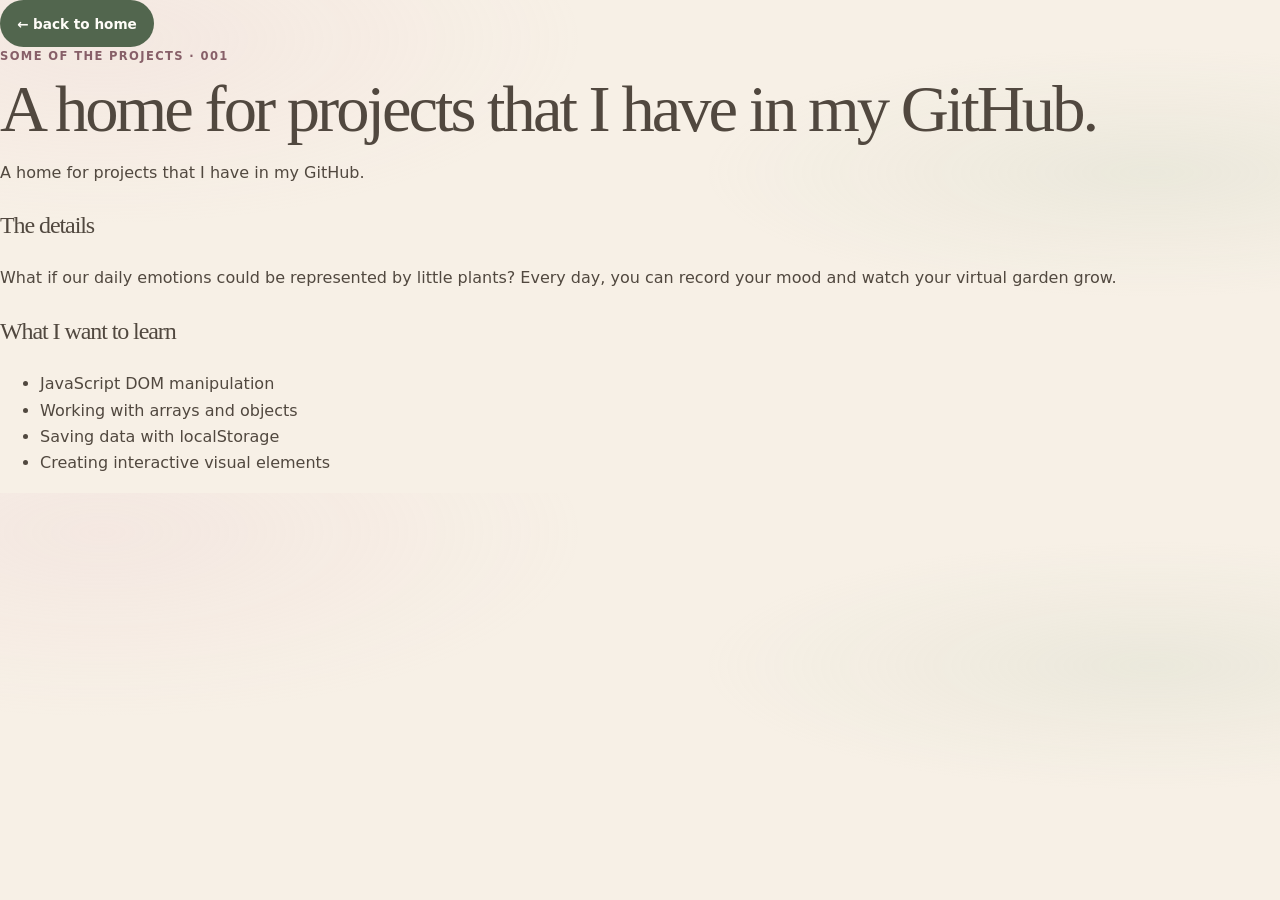
==== pages/projects/coding-lab.html @ bcb9c272 "style: add button lol" ====
<!DOCTYPE html>
<html lang="en">
<head>
    <meta charset="utf-8">
    <meta name="viewport" content="width-device-width, initial-scale=1">

    <title>My coding lab | yume little lab</title>

    <!--shared website styling-->
    <link rel="stylesheet" href="../../css/style.css">
    <!--shared JavaScript-->
    <script src="../../js/script.js" defer></script>
</head>

<body>
    <main class="project-page">
        <a class="button button-primary" href="../../index.html">← back to home</a>
        <header class="project-header">
            <p class="eyebrow">some of the projects · 001</p>
            <h1>A home for projects that I have in my GitHub.</h1>
            <p>
                A home for projects that I have in my GitHub.
            </p>
        </header>

        <section>
            <h2> The details</h2>
            <p>
                What if our daily emotions could be represented
                by little plants?
                
                Every day, you can record your mood and watch
                your virtual garden grow.
            </p>
        </section>

        <section>
            <h2>What I want to learn</h2>
            <ul>
                <li>JavaScript DOM manipulation</li>
                <li>Working with arrays and objects</li>
                <li>Saving data with localStorage</li>
                <li>Creating interactive visual elements</li>
            </ul>
        </section>
    </main>
</body>
</html>
---- css/style.css ----
:root {
  color-scheme: light;
  --paper: #f7f0e6;
  --paper-light: #fffdf8;
  --paper-deep: #efe4d5;
  --rose: #e9c7ce;
  --rose-deep: #875f68;
  --sage: #b9c8b0;
  --sage-deep: #52664e;
  --butter: #f1dfb7;
  --ink: #51483f;
  --muted: #86796d;
  --line: #e5d9ca;
  --shadow: 0 12px 30px rgb(91 70 53 / 7%);
  --radius: 20px;
}

* { box-sizing: border-box; }

html {
  scroll-behavior: smooth;
  scroll-padding-top: 1.5rem;
}

body {
  margin: 0;
  background:
    radial-gradient(ellipse at 8% 8%, rgb(233 199 206 / 20%), transparent 30rem),
    radial-gradient(ellipse at 90% 35%, rgb(185 200 176 / 19%), transparent 28rem),
    var(--paper);
  color: var(--ink);
  font-family: "Nunito Sans", "Avenir Next", Avenir, system-ui, -apple-system, BlinkMacSystemFont, "Segoe UI", sans-serif;
  line-height: 1.65;
}

a { color: inherit; }
button { font: inherit; }

a:focus-visible,
button:focus-visible {
  outline: 3px solid var(--rose-deep);
  outline-offset: 4px;
}

.skip-link {
  position: absolute;
  top: 0.75rem;
  left: 0.75rem;
  z-index: 20;
  padding: 0.65rem 1rem;
  border-radius: 999px;
  background: var(--paper-light);
  transform: translateY(-160%);
}
.skip-link:focus { transform: translateY(0); }

.site-shell {
  width: min(1440px, 100%);
  min-height: 100vh;
  margin-inline: auto;
  display: grid;
  grid-template-columns: 250px minmax(0, 1fr);
}

.sidebar {
  display: flex;
  flex-direction: column;
  gap: 1.6rem;
  padding: 2rem 1.25rem 1.5rem;
  border-right: 1px dashed #d8c8b7;
  background: rgb(255 253 248 / 45%);
}

.brand {
  display: flex;
  align-items: center;
  gap: 0.65rem;
  text-decoration: none;
  font-size: 1.1rem;
  letter-spacing: -0.04em;
}
.brand-flower { color: var(--rose-deep); font-size: 1.9rem; line-height: 1; }
.brand-name strong { color: var(--sage-deep); font-weight: 800; }

.sidebar-intro {
  margin: -0.7rem 0 0;
  color: var(--muted);
  font-size: 0.88rem;
}

.main-nav { display: grid; gap: 0.35rem; }
.nav-link {
  display: flex;
  align-items: center;
  gap: 0.75rem;
  padding: 0.68rem 0.8rem;
  border-radius: 12px;
  color: var(--muted);
  text-decoration: none;
  transition: background-color 160ms ease, color 160ms ease, transform 160ms ease;
}
.nav-link span { width: 1.2rem; text-align: center; color: var(--rose-deep); font-size: 1.15rem; }
.nav-link:hover { background: #f2e8dc; color: var(--ink); transform: translateX(2px); }
.nav-link.active { background: #f0e0e2; color: #65464d; font-weight: 800; }

.paper-card {
  position: relative;
  border: 1px solid #e5d7c6;
  border-radius: 5px 16px 14px 15px;
  background: #fff9ed;
  box-shadow: 3px 5px 0 rgb(116 91 67 / 6%);
  transform: rotate(-1deg);
}
.learning-note { margin-top: 0.4rem; padding: 1.25rem 1rem 1rem; }
.tape {
  position: absolute;
  top: -9px;
  left: 38%;
  width: 62px;
  height: 19px;
  background: rgb(233 199 206 / 78%);
  transform: rotate(3deg);
}
.eyebrow {
  margin: 0 0 0.45rem;
  color: var(--rose-deep);
  font-size: 0.72rem;
  font-weight: 900;
  letter-spacing: 0.12em;
  text-transform: uppercase;
}
.learning-topic { margin: 0; font-family: Georgia, "Times New Roman", serif; font-size: 1.08rem; line-height: 1.35; }
.tiny-note { color: var(--muted); font-size: 0.77rem; }
.learning-note .tiny-note { margin-bottom: 0; }

.sidebar-bottom { display: grid; gap: 0.7rem; margin-top: auto; }
.sidebar-bottom p { margin: 0; }
.theme-toggle {
  display: inline-flex;
  align-items: center;
  justify-content: center;
  gap: 0.55rem;
  width: 100%;
  padding: 0.7rem 0.8rem;
  border: 1px solid var(--line);
  border-radius: 999px;
  background: var(--paper-light);
  color: var(--ink);
  cursor: pointer;
}
.theme-toggle:hover { border-color: var(--rose-deep); }

.main-content { min-width: 0; padding: 2rem clamp(1.25rem, 4vw, 4rem) 1.5rem; }
.topline { display: flex; align-items: center; justify-content: space-between; gap: 1rem; margin-bottom: 2.6rem; }
.breadcrumb { margin: 0; color: var(--muted); font-size: 0.8rem; }
.breadcrumb span { padding-inline: 0.4rem; color: var(--rose-deep); }
.local-time { display: flex; align-items: center; gap: 0.5rem; margin: 0; color: var(--muted); font-size: 0.76rem; }
.status-dot { width: 7px; height: 7px; border-radius: 50%; background: #8ca782; box-shadow: 0 0 0 3px rgb(140 167 130 / 15%); }

.welcome-section {
  display: grid;
  grid-template-columns: minmax(0, 1.2fr) minmax(230px, 0.8fr);
  align-items: center;
  gap: clamp(1.5rem, 4vw, 4rem);
  margin-bottom: 4rem;
}
h1, h2, h3, p { overflow-wrap: anywhere; }
h1, h2, h3 { font-family: Georgia, "Times New Roman", serif; font-weight: 500; letter-spacing: -0.045em; }
h1 { margin: 0; font-size: clamp(2.5rem, 5.2vw, 4.65rem); line-height: 1.05; }
h1 span { color: var(--sage-deep); font-style: italic; }
.welcome-text { max-width: 560px; margin: 1.25rem 0 1.5rem; color: var(--muted); font-size: 1rem; }
.welcome-actions { display: flex; flex-wrap: wrap; gap: 0.7rem; }
.button {
  display: inline-flex;
  align-items: center;
  justify-content: center;
  gap: 0.55rem;
  min-height: 44px;
  padding: 0.72rem 1rem;
  border: 1px solid transparent;
  border-radius: 999px;
  text-decoration: none;
  font-size: 0.85rem;
  font-weight: 800;
  cursor: pointer;
  transition: transform 160ms ease, box-shadow 160ms ease;
}
.button:hover { transform: translateY(-2px); box-shadow: 0 5px 14px rgb(81 72 63 / 10%); }
.button-primary { background: var(--sage-deep); color: #fffdf8; }
.button-secondary { border-color: #e2d2c3; background: rgb(255 253 248 / 65%); color: var(--ink); }
.message-output { min-height: 1.5em; margin: 0.85rem 0 0; color: var(--rose-deep); font-size: 0.82rem; font-style: italic; }

.welcome-art {
  position: relative;
  min-height: 300px;
  overflow: hidden;
  border: 1px solid #e7d9c9;
  border-radius: 48% 42% 40% 44% / 40% 43% 48% 50%;
  background: #f0e5d6;
}
.sun-disc { position: absolute; top: 13%; right: 16%; width: 88px; aspect-ratio: 1; border-radius: 50%; background: #e8c7a0; opacity: 0.8; }
.sparkle { position: absolute; z-index: 2; color: var(--rose-deep); }
.sparkle-one { top: 18%; left: 19%; font-size: 2rem; }
.sparkle-two { top: 32%; right: 16%; font-size: 1.3rem; }
.plant-pot { position: absolute; bottom: 18%; left: 18%; width: 125px; height: 175px; }
.stem { position: absolute; bottom: 55px; left: 61px; width: 4px; height: 90px; border-radius: 5px; background: #68815f; transform: rotate(4deg); }
.leaf { position: absolute; z-index: 1; width: 45px; height: 25px; border-radius: 100% 0 100% 0; background: #8da481; }
.leaf-one { bottom: 115px; left: 24px; transform: rotate(18deg); }
.leaf-two { bottom: 140px; left: 58px; transform: rotate(-42deg) scale(0.9); background: #a8b99c; }
.leaf-three { bottom: 82px; left: 63px; transform: rotate(-12deg) scale(0.85); background: #718a67; }
.pot { position: absolute; bottom: 0; left: 27px; width: 80px; height: 70px; border-radius: 10px 10px 24px 24px; background: #d7a6a0; clip-path: polygon(0 0, 100% 0, 85% 100%, 15% 100%); }
.mini-notebook {
  position: absolute;
  right: 12%;
  bottom: 18%;
  width: 135px;
  min-height: 150px;
  padding: 1rem 0.8rem;
  border: 1px solid #dfd0bd;
  border-radius: 5px 12px 9px 5px;
  background: #fffaf0;
  box-shadow: 7px 8px 0 rgb(117 91 67 / 10%);
  transform: rotate(8deg);
  color: var(--rose-deep);
  font-family: Georgia, "Times New Roman", serif;
  font-size: 0.8rem;
}
.mini-notebook i { display: block; margin-top: 0.5rem; color: var(--sage-deep); font-size: 1.6rem; font-style: normal; text-align: center; }
.notebook-lines { height: 34px; margin-top: 0.4rem; background: repeating-linear-gradient(to bottom, transparent 0 8px, #e7dcd0 9px 10px); }
.art-caption { position: absolute; right: 11%; bottom: 8%; color: var(--muted); font-size: 0.72rem; font-style: italic; transform: rotate(-4deg); }

.section-block { margin-bottom: 3.5rem; }
.section-heading { display: flex; align-items: end; justify-content: space-between; margin-bottom: 1.3rem; }
.section-heading h2, .notes-copy h2, .about-section h2 { margin: 0; font-size: clamp(1.8rem, 3vw, 2.5rem); line-height: 1.15; }
.section-doodle { color: var(--rose-deep); font-size: 2rem; transform: rotate(-10deg); }
.project-grid { display: grid; grid-template-columns: repeat(3, minmax(0, 1fr)); gap: 1rem; }
.project-card { min-width: 0; padding: 1.15rem; border: 1px solid #e5d9ca; border-radius: 16px; background: rgb(255 253 248 / 82%); box-shadow: var(--shadow); transition: transform 180ms ease; }
.project-card:nth-child(2) { transform: translateY(8px) rotate(0.6deg); }
.project-card:hover { transform: translateY(-4px) rotate(0deg); }
.project-rose { border-top: 4px solid var(--rose); }
.project-sage { border-top: 4px solid var(--sage); }
.project-butter { border-top: 4px solid var(--butter); }
.project-top { display: flex; align-items: center; justify-content: space-between; gap: 0.5rem; margin-bottom: 1rem; }
.project-icon { display: grid; place-items: center; width: 38px; height: 38px; border-radius: 12px; background: #f5e8e8; color: var(--rose-deep); font-size: 1.3rem; }
.project-sage .project-icon { background: #e8eee3; color: var(--sage-deep); }
.project-butter .project-icon { background: #f6efd9; color: #8a7147; }
.project-status { color: var(--muted); font-size: 0.67rem; text-align: right; }
.project-card h3 { margin: 0 0 0.5rem; font-size: 1.35rem; line-height: 1.2; }
.project-card p { min-height: 5.1em; margin: 0; color: var(--muted); font-size: 0.84rem; }
.tag-list { display: flex; flex-wrap: wrap; gap: 0.35rem; margin: 1rem 0; }
.tag-list span { padding: 0.2rem 0.55rem; border-radius: 999px; background: #f2e9de; color: #77675a; font-size: 0.68rem; }
.text-link { display: inline-block; color: var(--sage-deep); font-size: 0.82rem; font-weight: 900; text-decoration-thickness: 1px; text-underline-offset: 4px; }
.text-link:hover { color: var(--rose-deep); }
.section-footnote { margin: 1.25rem 0 0; color: var(--muted); font-size: 0.77rem; }
.section-footnote span { color: var(--sage-deep); }

.notes-panel { position: relative; display: flex; align-items: start; gap: 1rem; margin: 0.5rem 0 3.5rem; padding: 1.4rem 1.5rem; border: 1px dashed #d7c6ae; border-radius: 8px 18px 14px 16px; background: #f8edda; }
.notes-icon { display: grid; flex: 0 0 auto; place-items: center; width: 42px; height: 42px; border-radius: 50%; background: #e7d6b7; color: #786348; font-size: 1.25rem; }
.notes-copy { max-width: 650px; }
.notes-copy .eyebrow { color: #88714f; }
.notes-copy h2 { font-size: 1.65rem; }
.notes-copy p:last-child { margin: 0.65rem 0 0; color: #796c5d; font-size: 0.9rem; }
.notes-heart { margin-left: auto; color: var(--rose-deep); font-size: 1.8rem; }

.about-section { max-width: 700px; margin-bottom: 3rem; }
.about-section > p:last-child { max-width: 620px; color: var(--muted); }

.site-footer { display: flex; justify-content: space-between; gap: 1rem; padding-top: 1.2rem; border-top: 1px dashed #d8c8b7; color: var(--muted); font-size: 0.75rem; }
.site-footer span span { color: var(--rose-deep); }

/* The theme button toggles this alternate palette. */
body.dark-mode {
  color-scheme: dark;
  --paper: #272a27;
  --paper-light: #323631;
  --paper-deep: #3a3c35;
  --rose: #c99aa5;
  --rose-deep: #e5b9c2;
  --sage: #91a58a;
  --sage-deep: #b5c9ab;
  --butter: #bba16e;
  --ink: #f0e7da;
  --muted: #c0b5a7;
  --line: #505149;
  --shadow: 0 12px 30px rgb(0 0 0 / 14%);
  background:
    radial-gradient(ellipse at 8% 8%, rgb(201 154 165 / 10%), transparent 30rem),
    radial-gradient(ellipse at 90% 35%, rgb(145 165 138 / 10%), transparent 28rem),
    var(--paper);
}
body.dark-mode .sidebar { background: rgb(0 0 0 / 12%); border-color: #505149; }
body.dark-mode .nav-link:hover { background: #3a3d37; }
body.dark-mode .nav-link.active { background: #49373d; color: #f0d6db; }
body.dark-mode .paper-card, body.dark-mode .project-card, body.dark-mode .mini-notebook { background: #323631; border-color: #505149; }
body.dark-mode .welcome-art { background: #383b34; border-color: #505149; }
body.dark-mode .notes-panel { background: #39372f; border-color: #69604d; }
body.dark-mode .notes-copy p:last-child { color: var(--muted); }
body.dark-mode .tag-list span { background: #41423b; color: #ddd0c0; }
body.dark-mode .button-secondary, body.dark-mode .theme-toggle { background: #323631; border-color: #505149; color: var(--ink); }
body.dark-mode .site-footer, body.dark-mode .sidebar { border-color: #505149; }

@media (max-width: 1000px) {
  .site-shell { grid-template-columns: 210px minmax(0, 1fr); }
  .sidebar { padding-inline: 1rem; }
  .welcome-section { grid-template-columns: minmax(0, 1fr) minmax(190px, 0.75fr); }
  .welcome-art { min-height: 270px; }
  .project-grid { grid-template-columns: repeat(2, minmax(0, 1fr)); }
  .project-card:last-child { grid-column: 1 / -1; }
  .project-card p { min-height: auto; }
}

@media (max-width: 720px) {
  .site-shell { display: block; }
  .sidebar { gap: 0.9rem; padding: 1.1rem 1rem 0.9rem; border-right: 0; border-bottom: 1px dashed #d8c8b7; }
  .brand { font-size: 1rem; }
  .brand-flower { font-size: 1.55rem; }
  .sidebar-intro { margin: 0; }
  .main-nav { display: flex; flex-wrap: wrap; gap: 0.25rem; }
  .nav-link { padding: 0.48rem 0.65rem; font-size: 0.82rem; }
  .nav-link span { width: auto; }
  .learning-note { display: none; }
  .sidebar-bottom { display: flex; align-items: center; justify-content: space-between; gap: 0.75rem; margin-top: 0; }
  .theme-toggle { width: auto; padding: 0.45rem 0.8rem; font-size: 0.78rem; }
  .main-content { padding: 1.3rem 1rem 1.25rem; }
  .topline { align-items: flex-start; flex-direction: column; gap: 0.25rem; margin-bottom: 2rem; }
  .welcome-section { grid-template-columns: 1fr; gap: 1.5rem; margin-bottom: 3rem; }
  h1 { font-size: clamp(2.7rem, 12vw, 4rem); }
  .welcome-art { min-height: 255px; max-width: 430px; width: 100%; margin-inline: auto; }
  .project-grid { grid-template-columns: 1fr; }
  .project-card:last-child { grid-column: auto; }
  .project-card:nth-child(2) { transform: none; }
  .project-card p { min-height: auto; }
  .notes-panel { padding: 1.1rem; gap: 0.7rem; }
  .notes-heart { display: none; }
  .site-footer { flex-direction: column; gap: 0.25rem; }
}

@media (prefers-reduced-motion: reduce) {
  *, *::before, *::after {
    scroll-behavior: auto !important;
    animation-duration: 0.01ms !important;
    animation-iteration-count: 1 !important;
    transition-duration: 0.01ms !important;
  }
}
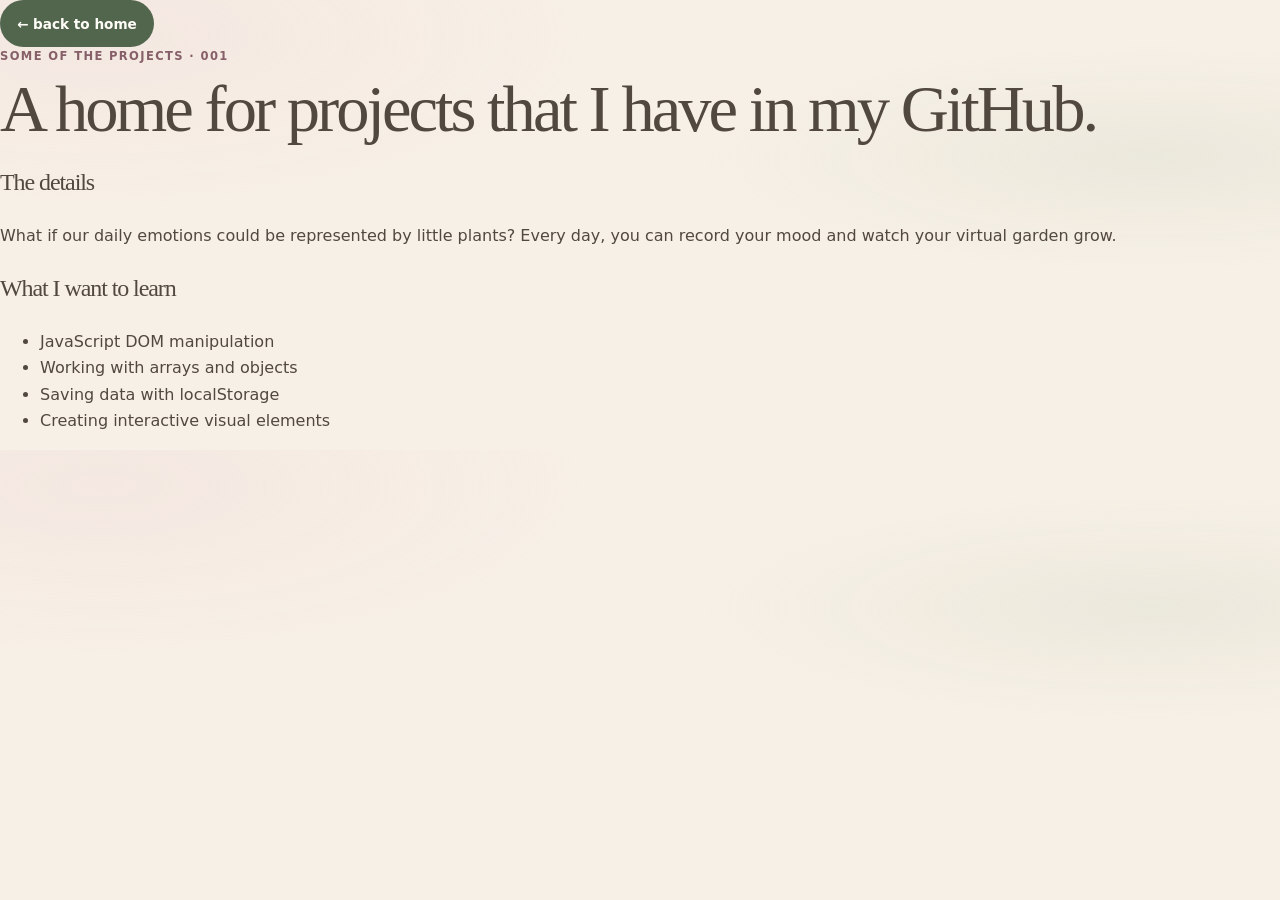
==== commit 7501eddd: "docs: update readme to run locally" ====
--- a/pages/projects/coding-lab.html
+++ b/pages/projects/coding-lab.html
@@ -18,9 +18,6 @@
         <header class="project-header">
             <p class="eyebrow">some of the projects · 001</p>
             <h1>A home for projects that I have in my GitHub.</h1>
-            <p>
-                A home for projects that I have in my GitHub.
-            </p>
         </header>
 
         <section>
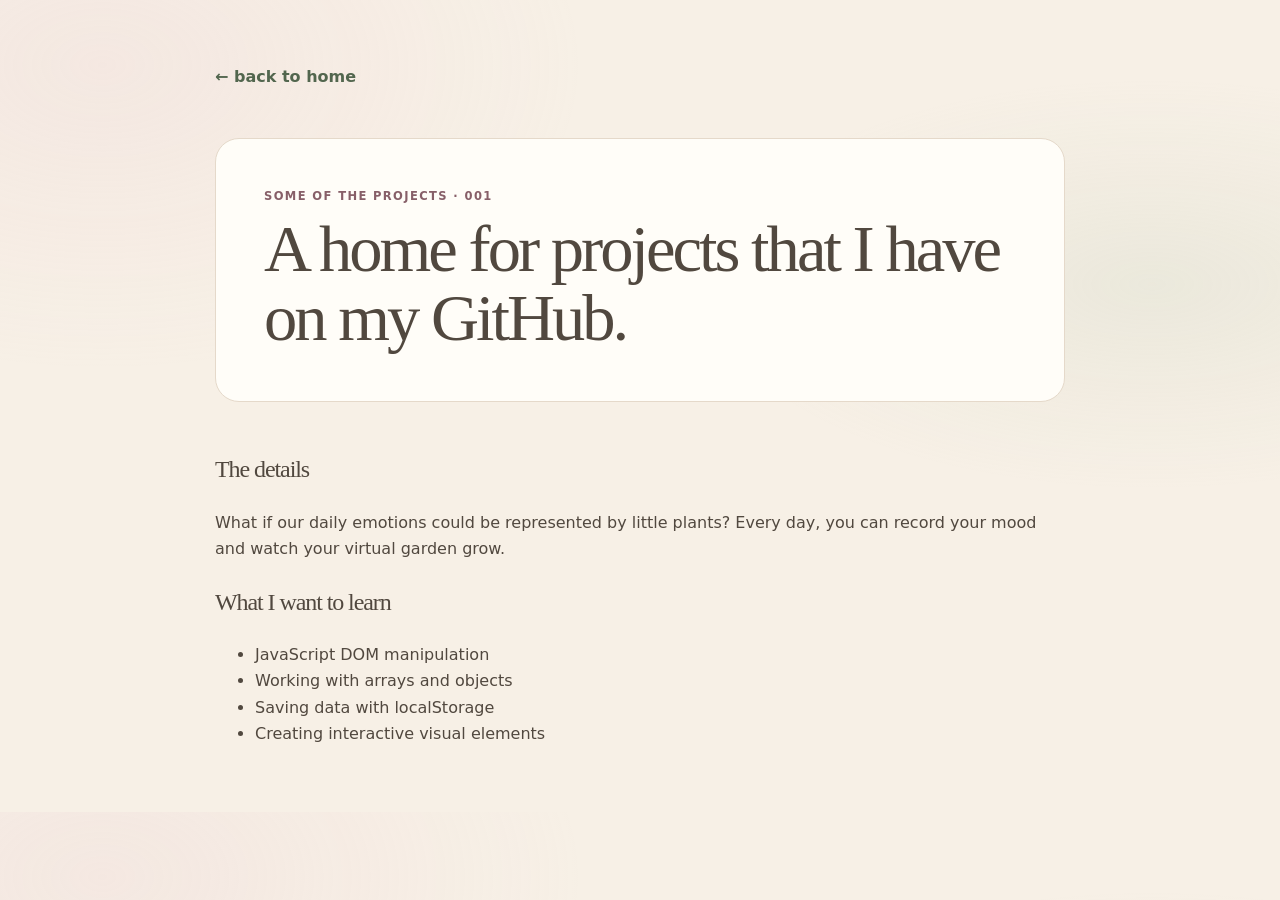
==== commit 9eb87a9f: "feat: add a coding lab css file'" ====
--- a/pages/projects/coding-lab.html
+++ b/pages/projects/coding-lab.html
@@ -8,16 +8,18 @@
 
     <!--shared website styling-->
     <link rel="stylesheet" href="../../css/style.css">
+    <!--additional styling-->
+    <link rel="stylesheet" href="../../css/coding-lab.css">
     <!--shared JavaScript-->
     <script src="../../js/script.js" defer></script>
 </head>
 
 <body>
     <main class="project-page">
-        <a class="button button-primary" href="../../index.html">← back to home</a>
+        <a href="../../index.html">← back to home</a>
         <header class="project-header">
             <p class="eyebrow">some of the projects · 001</p>
-            <h1>A home for projects that I have in my GitHub.</h1>
+            <h1>A home for projects that I have on my GitHub.</h1>
         </header>
 
         <section>
--- a/css/coding-lab.css
+++ b/css/coding-lab.css
@@ -0,0 +1,18 @@
+.project-page {
+    width: min(850px, 90%);
+    margin: 4rem auto;
+}
+
+.project-page > a {
+    color: var(--sage-deep);
+    text-decoration: none;
+    font-weight: 700;
+}
+
+.project-header {
+    margin-block: 3rem;
+    padding: 3rem;
+    background: var(--paper-light);
+    border: 1px solid var(--line);
+    border-radius: 24px;
+}
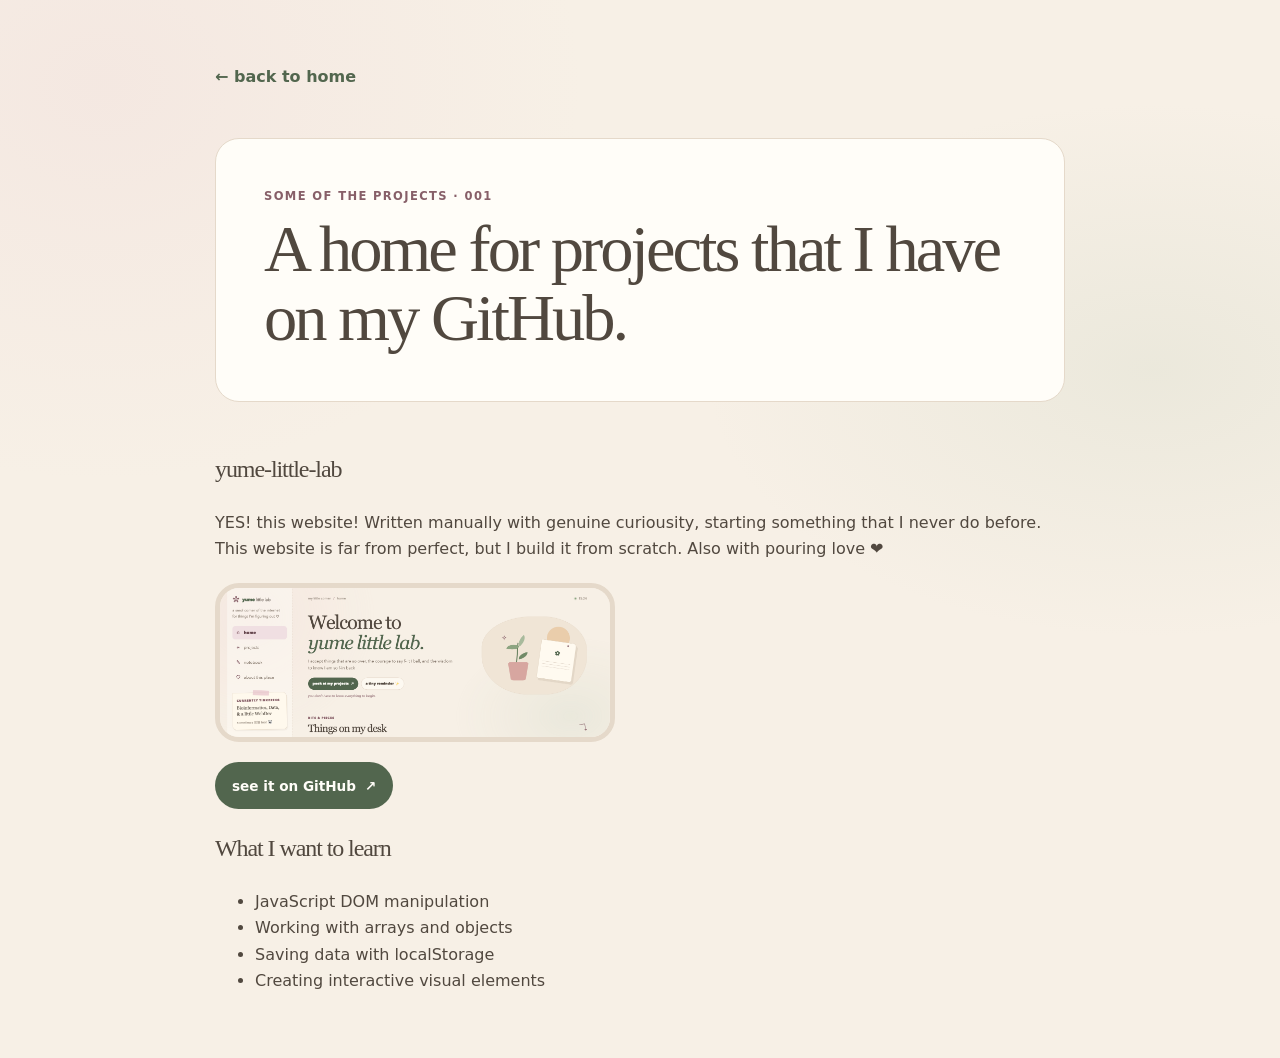
==== commit 0601c155: "feat: add one project to GH page" ====
--- a/pages/projects/coding-lab.html
+++ b/pages/projects/coding-lab.html
@@ -4,7 +4,7 @@
     <meta charset="utf-8">
     <meta name="viewport" content="width-device-width, initial-scale=1">
 
-    <title>My coding lab | yume little lab</title>
+    <title>my coding lab | yume little lab</title>
 
     <!--shared website styling-->
     <link rel="stylesheet" href="../../css/style.css">
@@ -23,14 +23,15 @@
         </header>
 
         <section>
-            <h2> The details</h2>
+            <h2> yume-little-lab</h2>
             <p>
-                What if our daily emotions could be represented
-                by little plants?
-                
-                Every day, you can record your mood and watch
-                your virtual garden grow.
+                YES! this website!
+                Written manually with genuine curiousity, starting something that I never do before.
+                This website is far from perfect, but I build it from scratch.
+                Also with pouring love ❤
             </p>
+            <img src="../../assets/images/yume-little-lab-pic.png" alt="yume-little-lab picture">
+            <a class="button button-primary" href="https://github.com/mazayayumna/yume-little-lab">see it on GitHub <span aria-hidden="true">↗</span></a>
         </section>
 
         <section>
--- a/css/coding-lab.css
+++ b/css/coding-lab.css
@@ -15,4 +15,14 @@
     background: var(--paper-light);
     border: 1px solid var(--line);
     border-radius: 24px;
+}
+
+img {
+    max-width: 400px;
+    height: auto;
+    border: 5px solid var(--line);
+    border-radius: 24px;
+    display: block;
+    margin-top: 20px;
+    margin-bottom: 20px;
 }
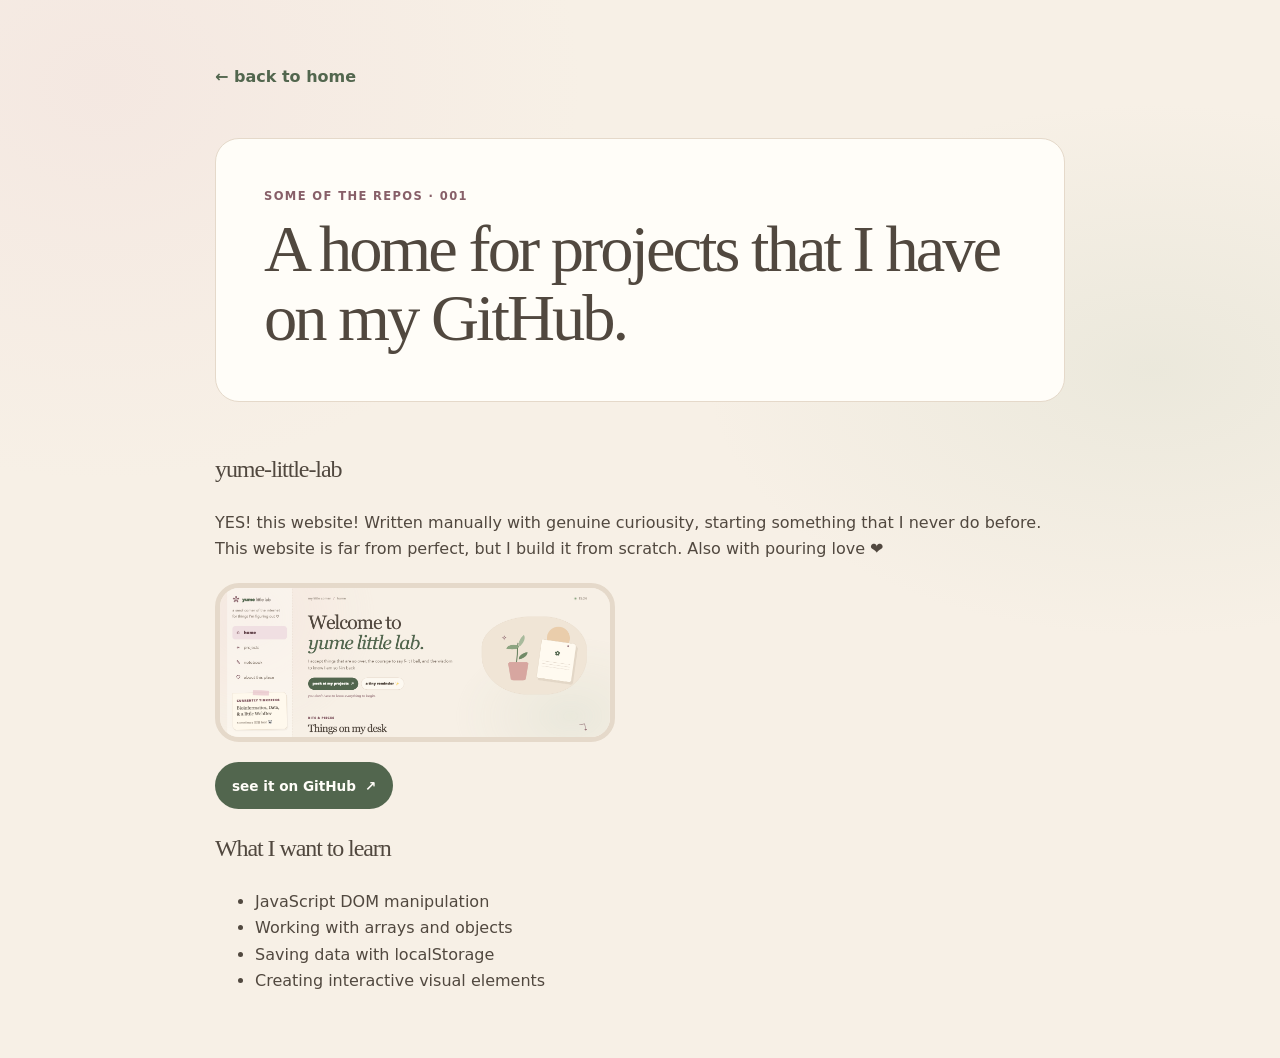
==== commit ef3870fc: "feat: add .gitignore, fix typo and leaf position" ====
--- a/pages/projects/coding-lab.html
+++ b/pages/projects/coding-lab.html
@@ -18,7 +18,7 @@
     <main class="project-page">
         <a href="../../index.html">← back to home</a>
         <header class="project-header">
-            <p class="eyebrow">some of the projects · 001</p>
+            <p class="eyebrow">some of the repos · 001</p>
             <h1>A home for projects that I have on my GitHub.</h1>
         </header>
 
--- a/css/style.css
+++ b/css/style.css
@@ -205,9 +205,9 @@
 .plant-pot { position: absolute; bottom: 18%; left: 18%; width: 125px; height: 175px; }
 .stem { position: absolute; bottom: 55px; left: 61px; width: 4px; height: 90px; border-radius: 5px; background: #68815f; transform: rotate(4deg); }
 .leaf { position: absolute; z-index: 1; width: 45px; height: 25px; border-radius: 100% 0 100% 0; background: #8da481; }
-.leaf-one { bottom: 115px; left: 24px; transform: rotate(18deg); }
-.leaf-two { bottom: 140px; left: 58px; transform: rotate(-42deg) scale(0.9); background: #a8b99c; }
-.leaf-three { bottom: 82px; left: 63px; transform: rotate(-12deg) scale(0.85); background: #718a67; }
+.leaf-one { bottom: 115px; left: 19px; transform: rotate(18deg); }
+.leaf-two { bottom: 140px; left: 50px; transform: rotate(-42deg) scale(0.9); background: #a8b99c; }
+.leaf-three { bottom: 82px; left: 55px; transform: rotate(-12deg) scale(0.85); background: #718a67; }
 .pot { position: absolute; bottom: 0; left: 27px; width: 80px; height: 70px; border-radius: 10px 10px 24px 24px; background: #d7a6a0; clip-path: polygon(0 0, 100% 0, 85% 100%, 15% 100%); }
 .mini-notebook {
   position: absolute;
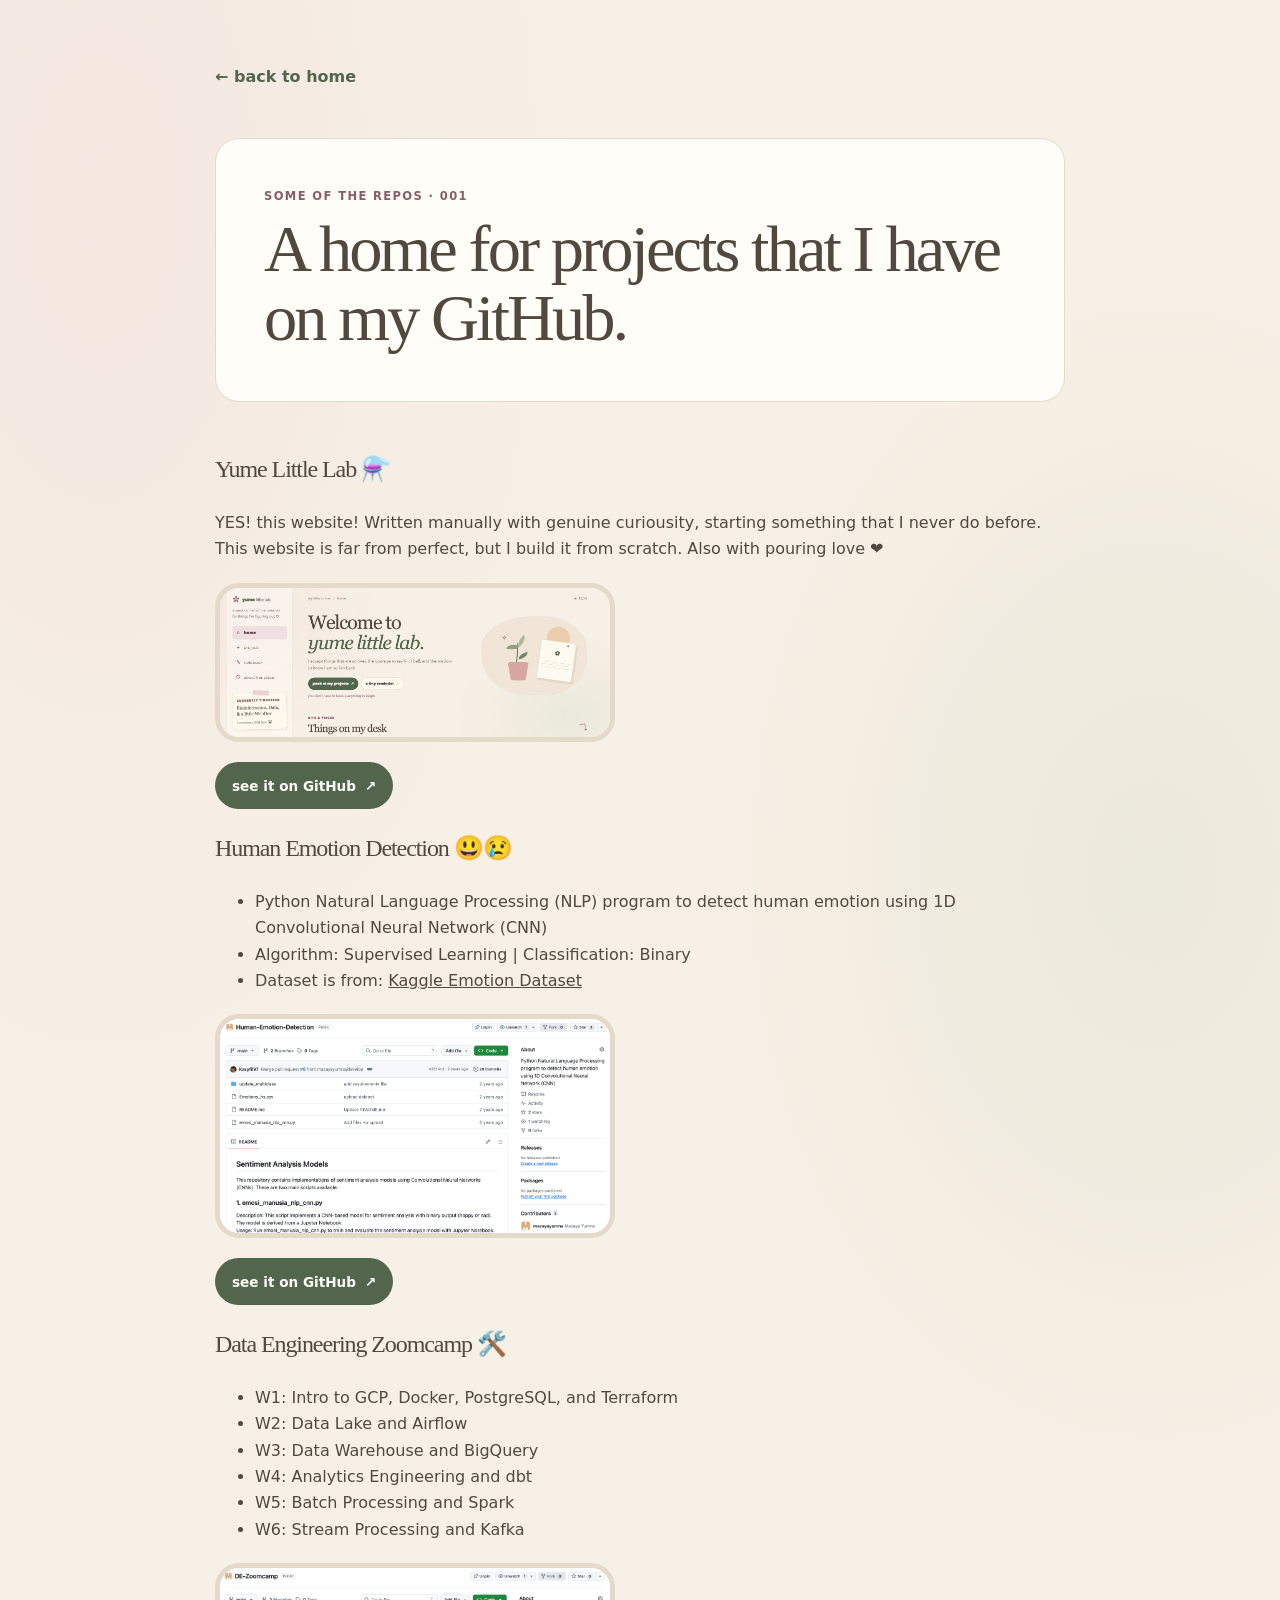
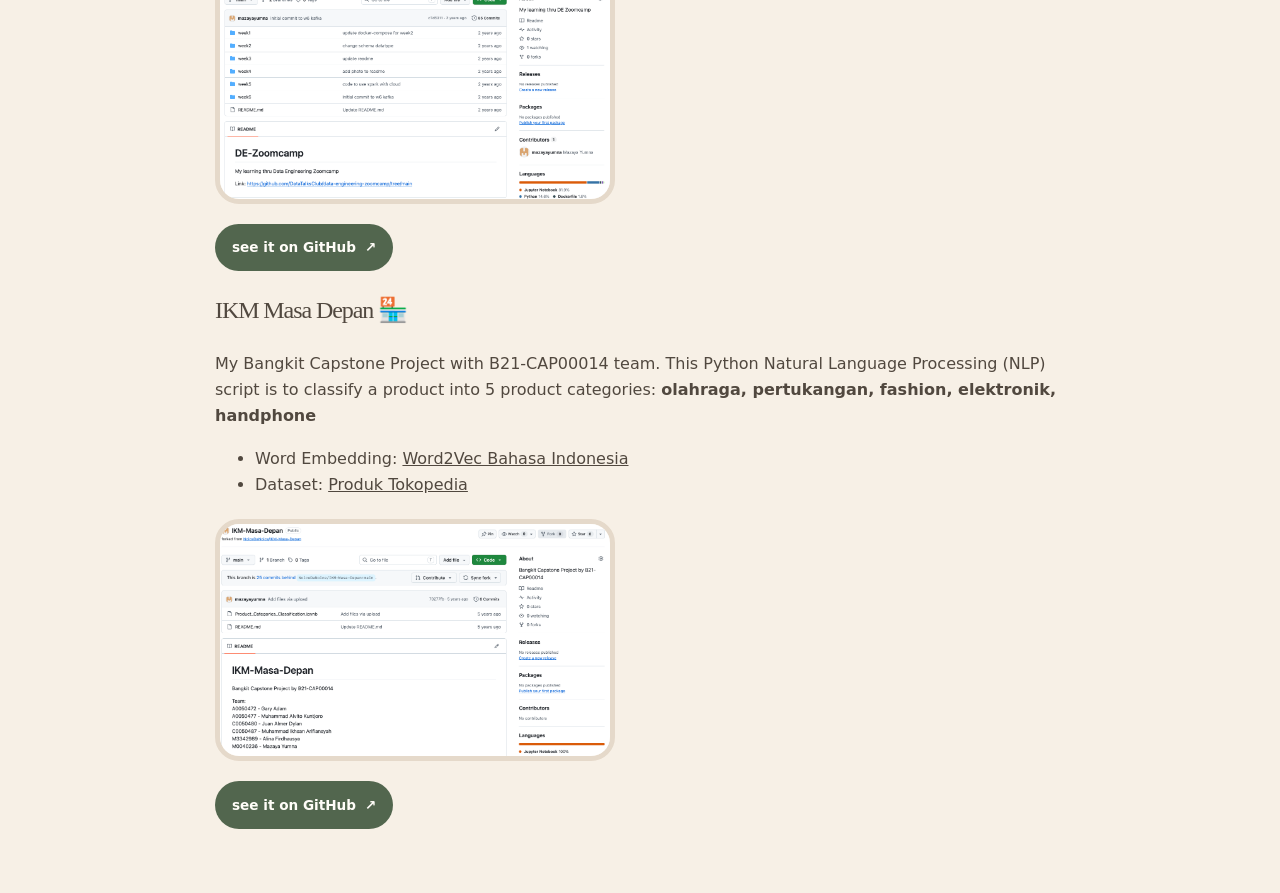
==== commit 4acef9c3: "add assets, update gitignore, and update GH page" ====
--- a/pages/projects/coding-lab.html
+++ b/pages/projects/coding-lab.html
@@ -23,7 +23,7 @@
         </header>
 
         <section>
-            <h2> yume-little-lab</h2>
+            <h2>Yume Little Lab ⚗️</h2>
             <p>
                 YES! this website!
                 Written manually with genuine curiousity, starting something that I never do before.
@@ -35,13 +35,42 @@
         </section>
 
         <section>
-            <h2>What I want to learn</h2>
+            <h2>Human Emotion Detection 😃😢</h2>
             <ul>
-                <li>JavaScript DOM manipulation</li>
-                <li>Working with arrays and objects</li>
-                <li>Saving data with localStorage</li>
-                <li>Creating interactive visual elements</li>
+                <li>Python Natural Language Processing (NLP) program to detect human emotion using 1D Convolutional Neural Network (CNN)</li>
+                <li>Algorithm: Supervised Learning | Classification: Binary</li>
+                <li>Dataset is from: <a href="https://www.kaggle.com/datasets/sankha1998/emotion">Kaggle Emotion Dataset</a></li>
             </ul>
+            <img src="../../assets/images/human-emotion-det-pic.png" alt="human-emotion-det-pic">
+            <a class="button button-primary" href="https://github.com/mazayayumna/Human-Emotion-Detection">see it on GitHub <span aria-hidden="true">↗</span></a>
+        </section>
+
+        <section>
+            <h2>Data Engineering Zoomcamp 🛠️</h2>
+            <ul>
+                <li>W1: Intro to GCP, Docker, PostgreSQL, and Terraform</li>
+                <li>W2: Data Lake and Airflow</li>
+                <li>W3: Data Warehouse and BigQuery</li>
+                <li>W4: Analytics Engineering and dbt</li>
+                <li>W5: Batch Processing and Spark</li>
+                <li>W6: Stream Processing and Kafka</li>
+            </ul>
+            <img src="../../assets/images/de-zoomcamp-pic.png" alt="de-zoomcamp-pic">
+            <a class="button button-primary" href="https://github.com/mazayayumna/DE-Zoomcamp">see it on GitHub <span aria-hidden="true">↗</span></a>
+        </section>
+
+        <section>
+            <h2>IKM Masa Depan 🏪</h2>
+            <p>
+                My Bangkit Capstone Project with B21-CAP00014 team.
+                This Python Natural Language Processing (NLP) script is to classify a product into 5 product categories: <strong>olahraga, pertukangan, fashion, elektronik, handphone</strong>
+            </p>
+            <ul>
+                <li>Word Embedding: <a href="https://github.com/deryrahman/word2vec-bahasa-indonesia"> Word2Vec Bahasa Indonesia</a></li>
+                <li>Dataset: <a href="https://kaggle.com/williamthedja/tokopedia">Produk Tokopedia</a></li>
+            </ul>
+            <img src="../../assets/images/ikm-masa-depan-pic.png" alt="IKM-masa-depan-picd">
+            <a class="button button-primary" href="https://github.com/mazayayumna/IKM-Masa-Depan">see it on GitHub <span aria-hidden="true">↗</span></a>
         </section>
     </main>
 </body>
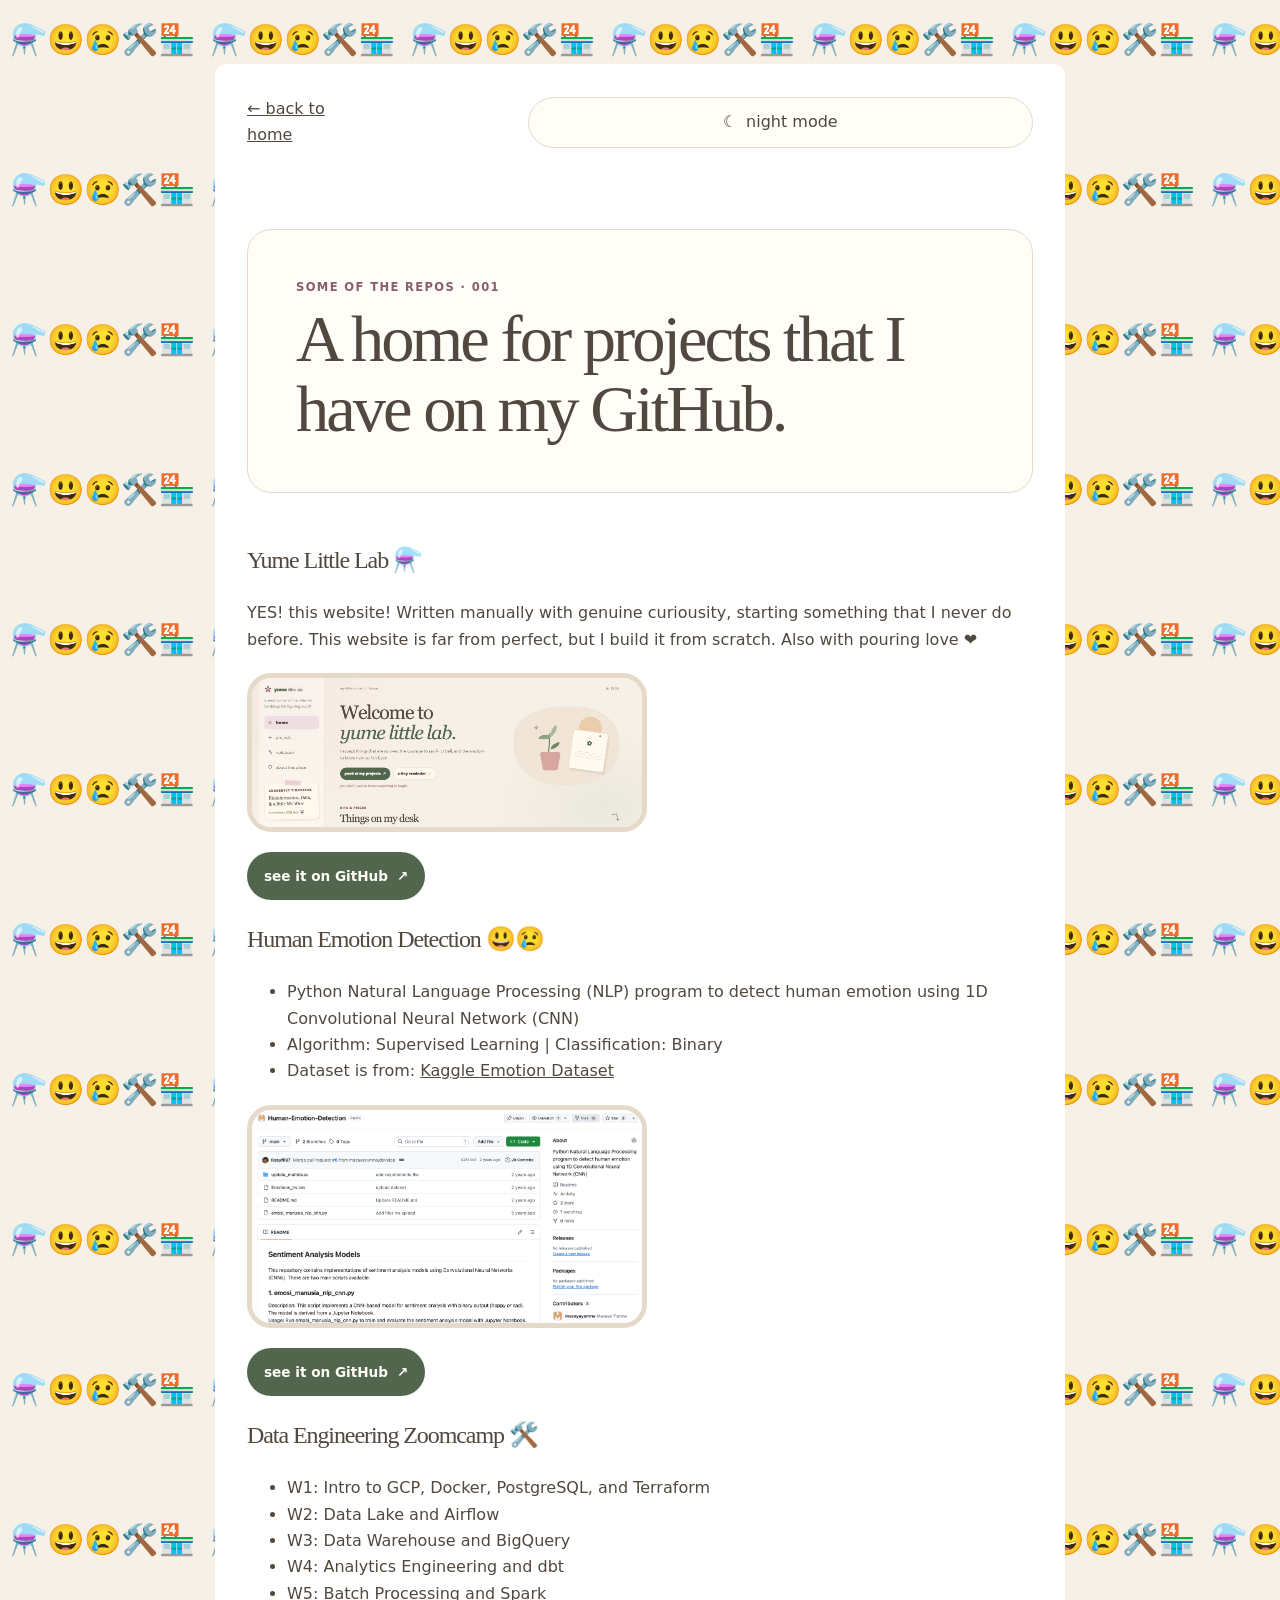
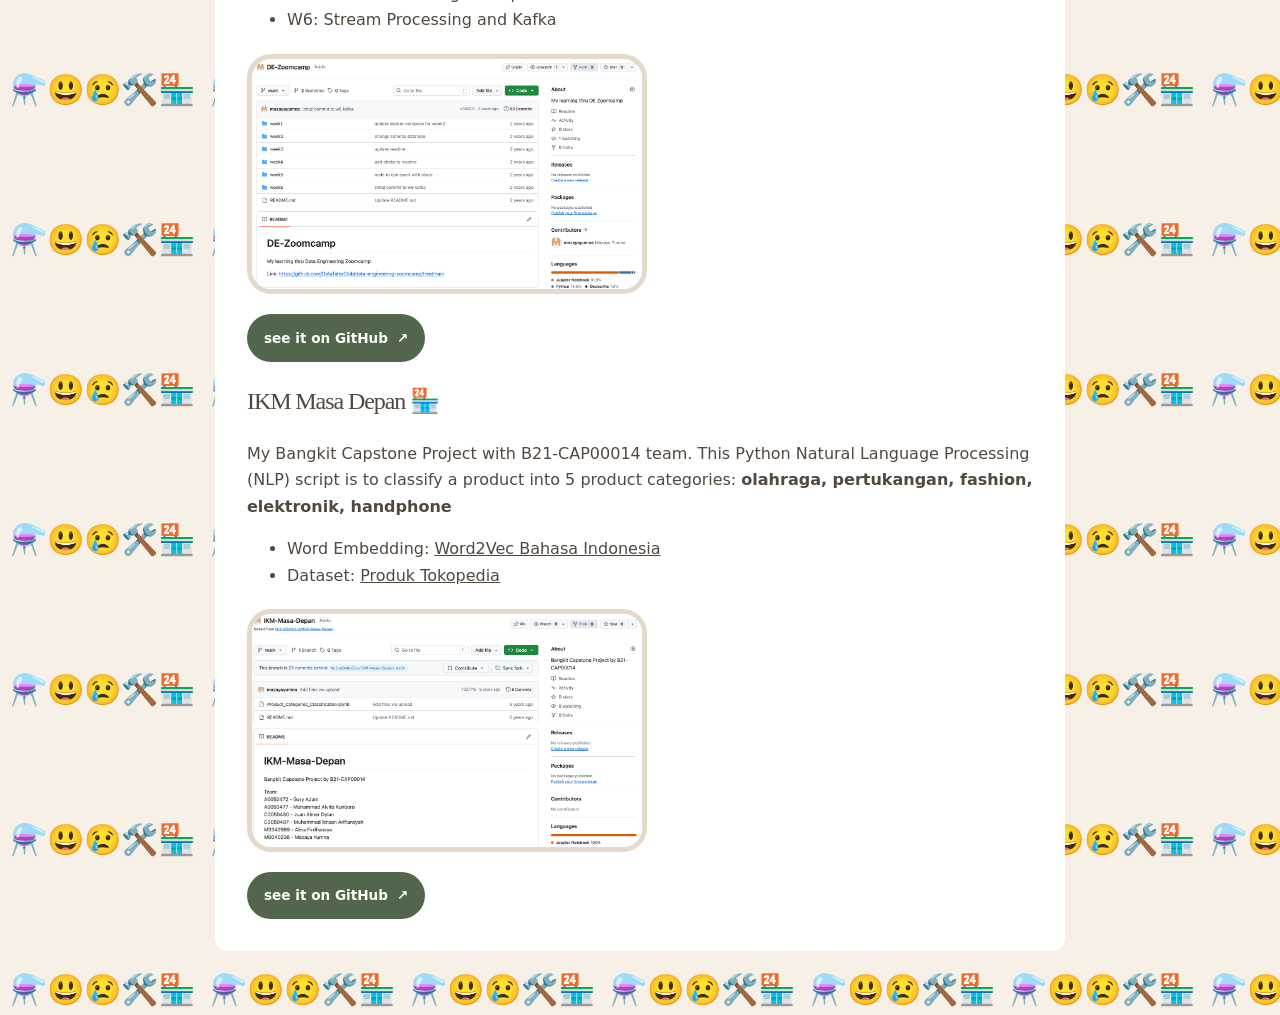
==== commit daf45c41: "feat: add dark-mode button?" ====
--- a/pages/projects/coding-lab.html
+++ b/pages/projects/coding-lab.html
@@ -16,7 +16,15 @@
 
 <body>
     <main class="project-page">
-        <a href="../../index.html">← back to home</a>
+    
+        <div class="nav-controls">
+            <a href="../../index.html">← back to home</a>
+            <button class="theme-toggle" id="theme-toggle" type="button" aria-pressed="false">
+                <span aria-hidden="true" class="theme-icon">☾</span>
+                <span id="theme-label">night mode</span>
+            </button>
+        </div>
+
         <header class="project-header">
             <p class="eyebrow">some of the repos · 001</p>
             <h1>A home for projects that I have on my GitHub.</h1>
--- a/css/coding-lab.css
+++ b/css/coding-lab.css
@@ -1,6 +1,24 @@
+body {
+    /* Creates a 150x150px invisible square, writes emojis in it, and repeats it endlessly */
+    background-image: url("data:image/svg+xml,<svg xmlns='http://www.w3.org/2000/svg' width='200' height='150'><text x='10' y='50' font-size='30'>⚗️😃😢🛠️🏪</text></svg>");
+    background-repeat: repeat;
+}
+
 .project-page {
     width: min(850px, 90%);
     margin: 4rem auto;
+    background-color: #ffffff;
+    padding: 2rem;
+    border-radius: 12px;
+    position: relative;
+    z-index: 2;
+}
+
+.nav-controls {
+    display: flex;
+    align-items: center;
+    gap: 200px;
+    margin-bottom: 5rem;
 }
 
 .project-page > a {
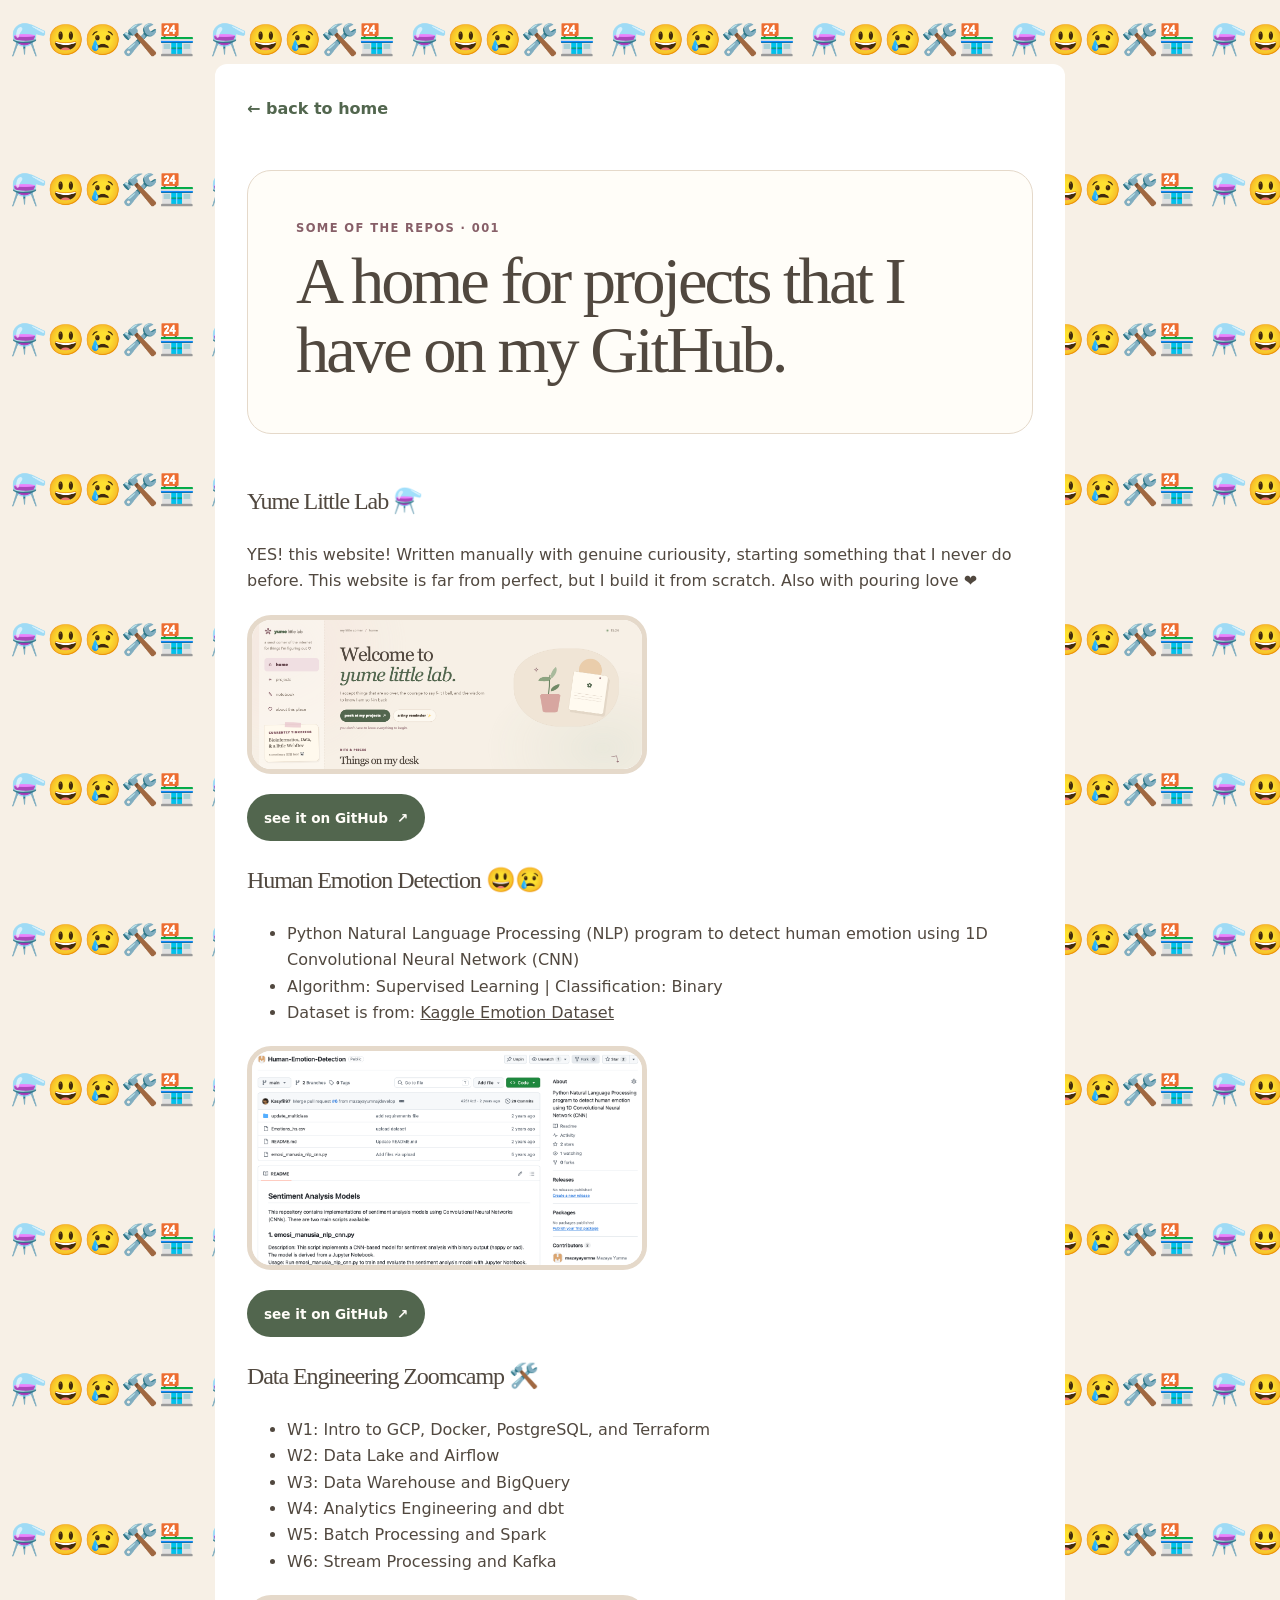
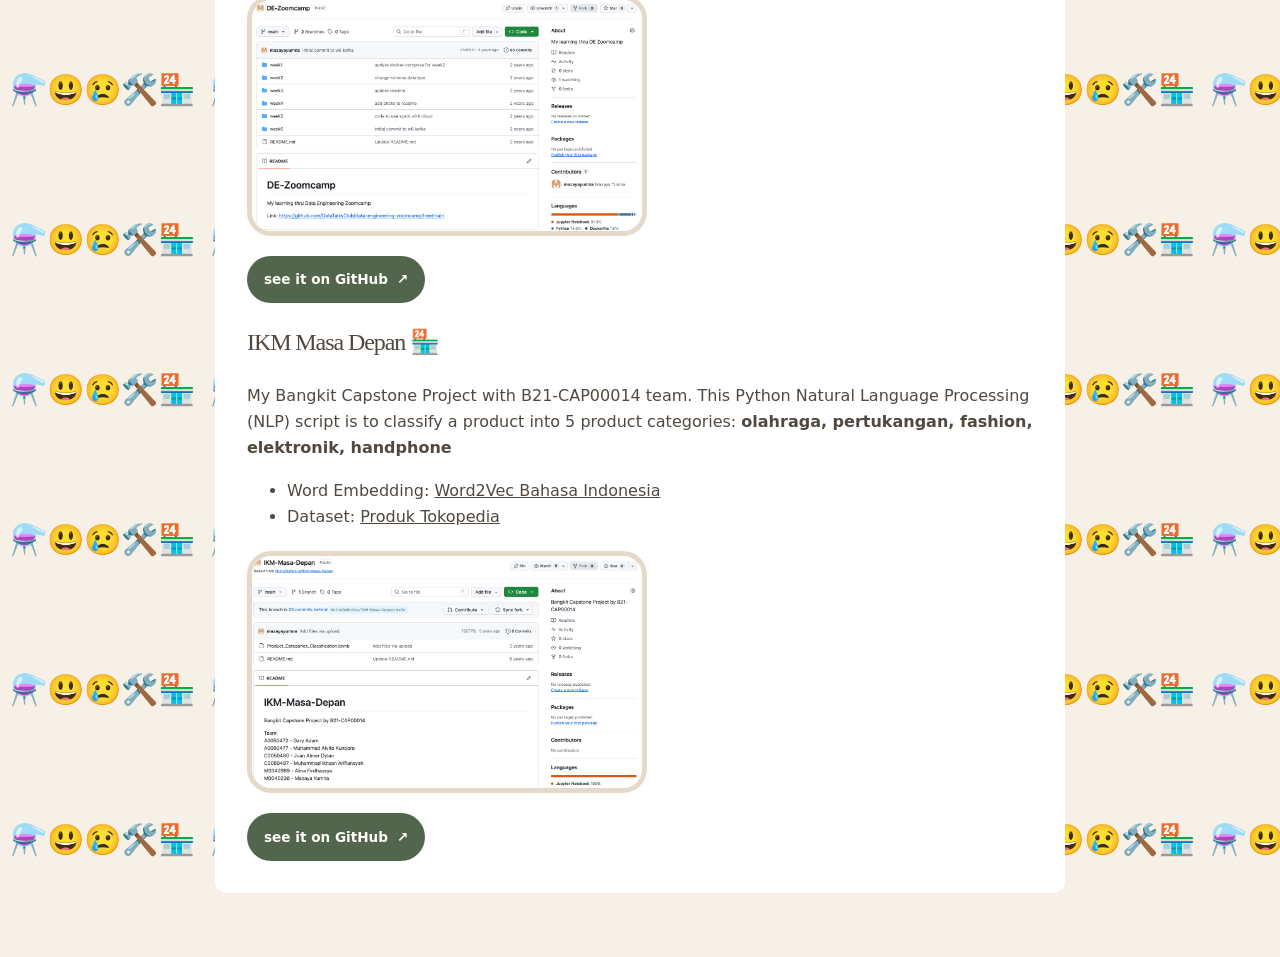
==== commit 22bab828: "feat: remove night mode button in GH page" ====
--- a/pages/projects/coding-lab.html
+++ b/pages/projects/coding-lab.html
@@ -16,14 +16,7 @@
 
 <body>
     <main class="project-page">
-    
-        <div class="nav-controls">
-            <a href="../../index.html">← back to home</a>
-            <button class="theme-toggle" id="theme-toggle" type="button" aria-pressed="false">
-                <span aria-hidden="true" class="theme-icon">☾</span>
-                <span id="theme-label">night mode</span>
-            </button>
-        </div>
+        <a href="../../index.html">← back to home</a>
 
         <header class="project-header">
             <p class="eyebrow">some of the repos · 001</p>
--- a/css/coding-lab.css
+++ b/css/coding-lab.css
@@ -12,13 +12,6 @@
     border-radius: 12px;
     position: relative;
     z-index: 2;
-}
-
-.nav-controls {
-    display: flex;
-    align-items: center;
-    gap: 200px;
-    margin-bottom: 5rem;
 }
 
 .project-page > a {
